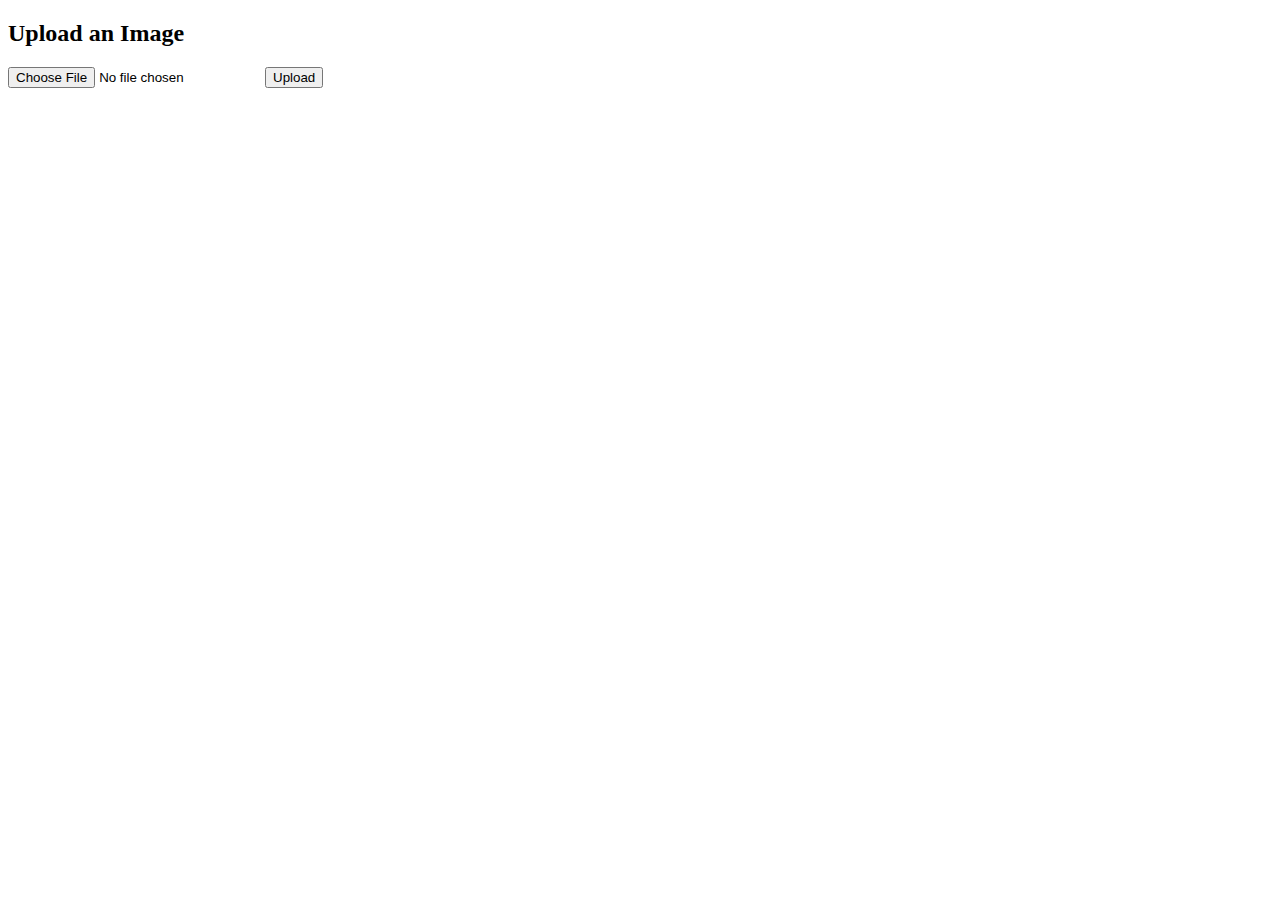
==== templates/index.html @ 6fceb4d2 "flask update" ====
<!DOCTYPE html>
<html>
<head>
    <title>Upload Image</title>
</head>
<body>
    <h2>Upload an Image</h2>
    <form action="/upload" method="post" enctype="multipart/form-data">
        <input type="file" name="file">
        <input type="submit" value="Upload">
    </form>
</body>
</html>
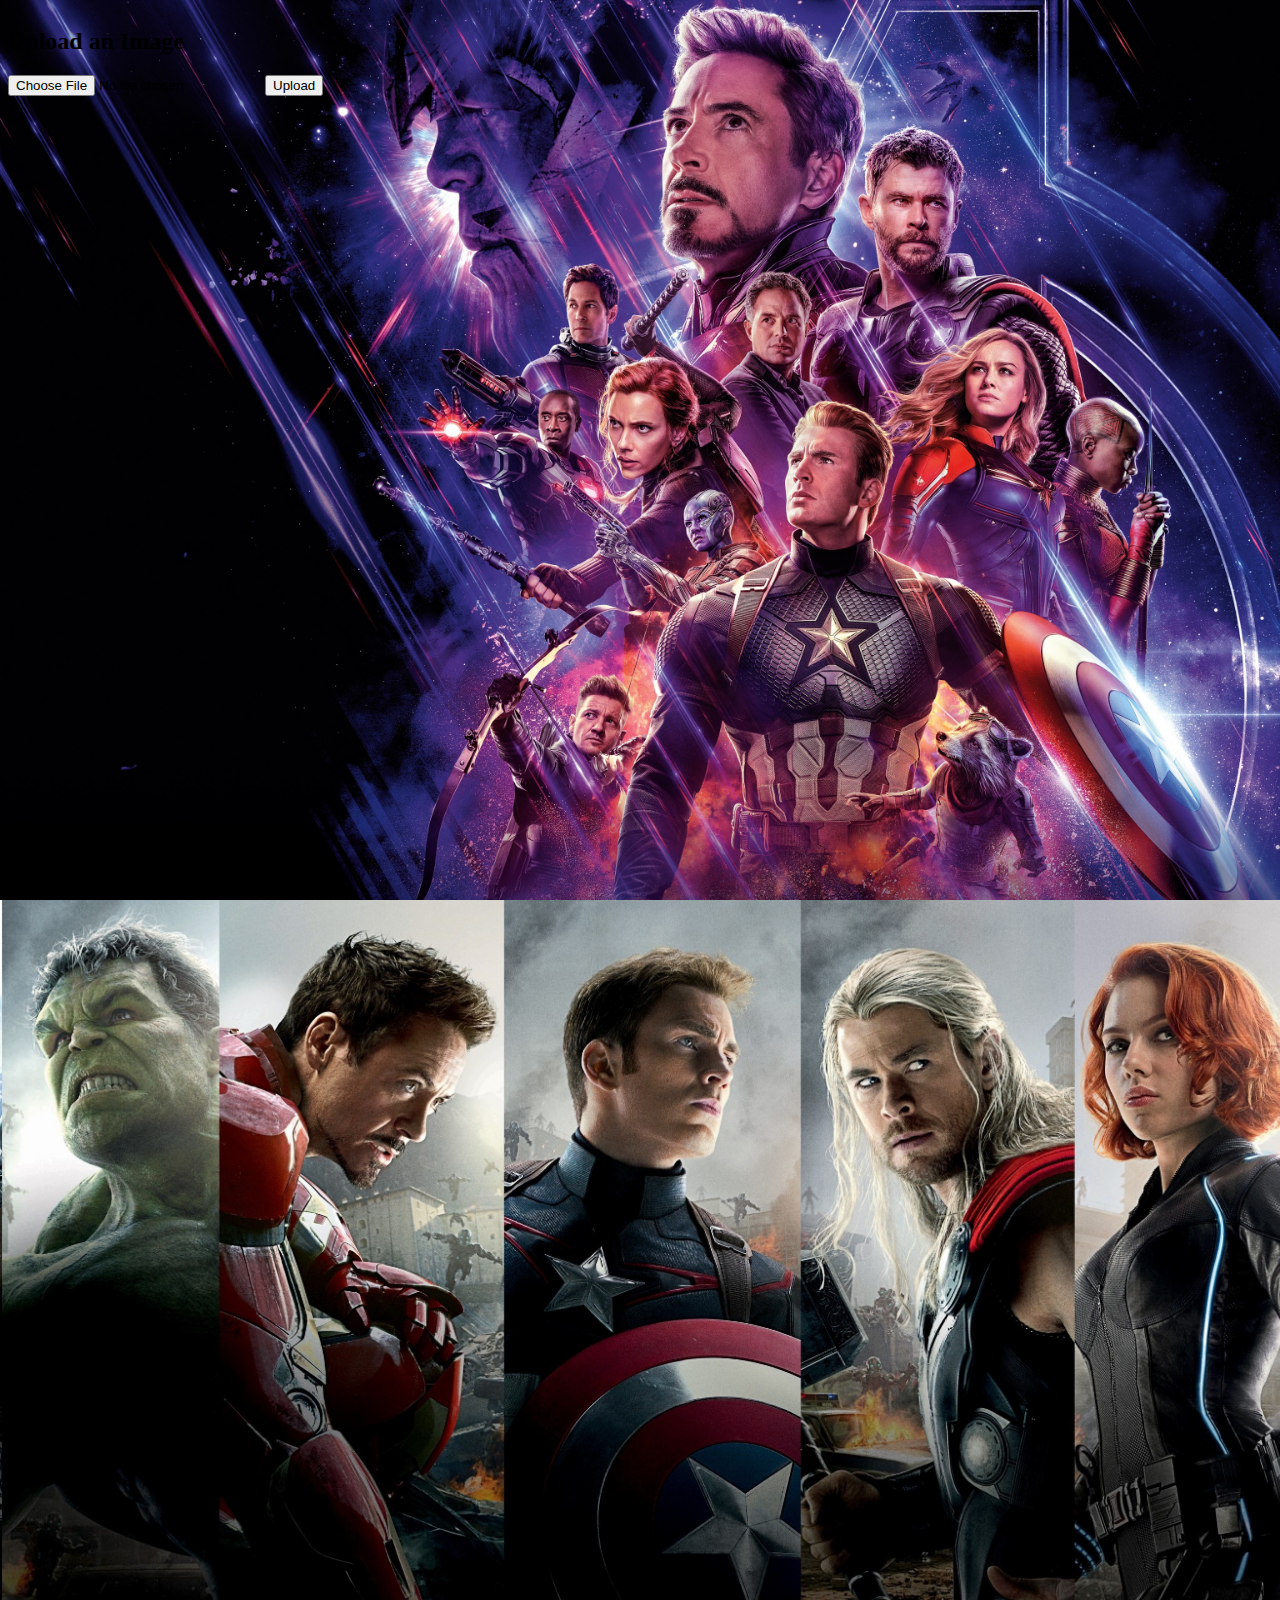
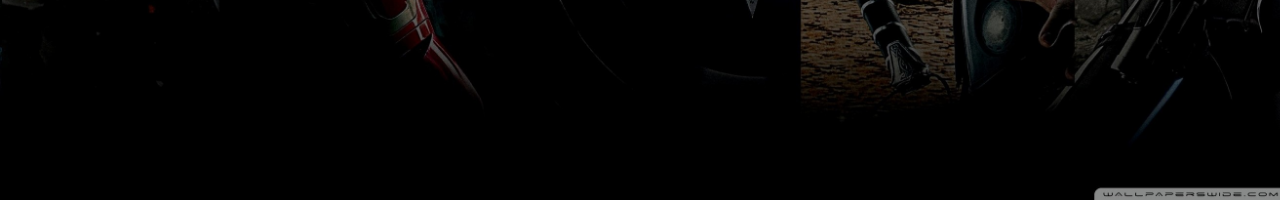
==== commit 6ed22fbd: "output UI" ====
--- a/templates/index.html
+++ b/templates/index.html
@@ -1,13 +1,25 @@
 <!DOCTYPE html>
-<html>
+<html lang="en">
 <head>
-    <title>Upload Image</title>
+    <meta charset="UTF-8">
+    <meta name="viewport" content="width=device-width, initial-scale=1.0">
+    <title>Avengers</title>
+    <link rel="stylesheet" href="../static/css/styles.css">
 </head>
 <body>
+    <div class="container">
+        <div class="background-image image1"></div>
+        <div class="background-image image2"></div>
+    </div>
+
+    <div class="content">
     <h2>Upload an Image</h2>
+    
     <form action="/upload" method="post" enctype="multipart/form-data">
         <input type="file" name="file">
         <input type="submit" value="Upload">
     </form>
+</div>
+
 </body>
-</html>
+</html>--- a/static/css/styles.css
+++ b/static/css/styles.css
@@ -0,0 +1,29 @@
+.container {
+  width: 100%;
+  height: 200%;
+  overflow-y: scroll;
+}
+
+.background-image {
+  position: absolute;
+  top: 0;
+  left: 0;
+  width: 100%;
+  height: 100%; /* Half the container height to fit two images */
+  background-size: cover;
+}
+
+.image1 {
+  background-image: url('../images/bg1.jpg'); /* Replace 'image1.jpg' with your image path */
+  
+}
+
+.image2 {
+  background-image: url('../images/bg2.jpg'); /* Replace 'image2.jpg' with your image path */
+  top: 100%; /* Position the second image below the first one */
+}
+
+.content {
+  position: absolute; /* Added */
+  z-index: 1; /* Ensure content appears above background images */
+}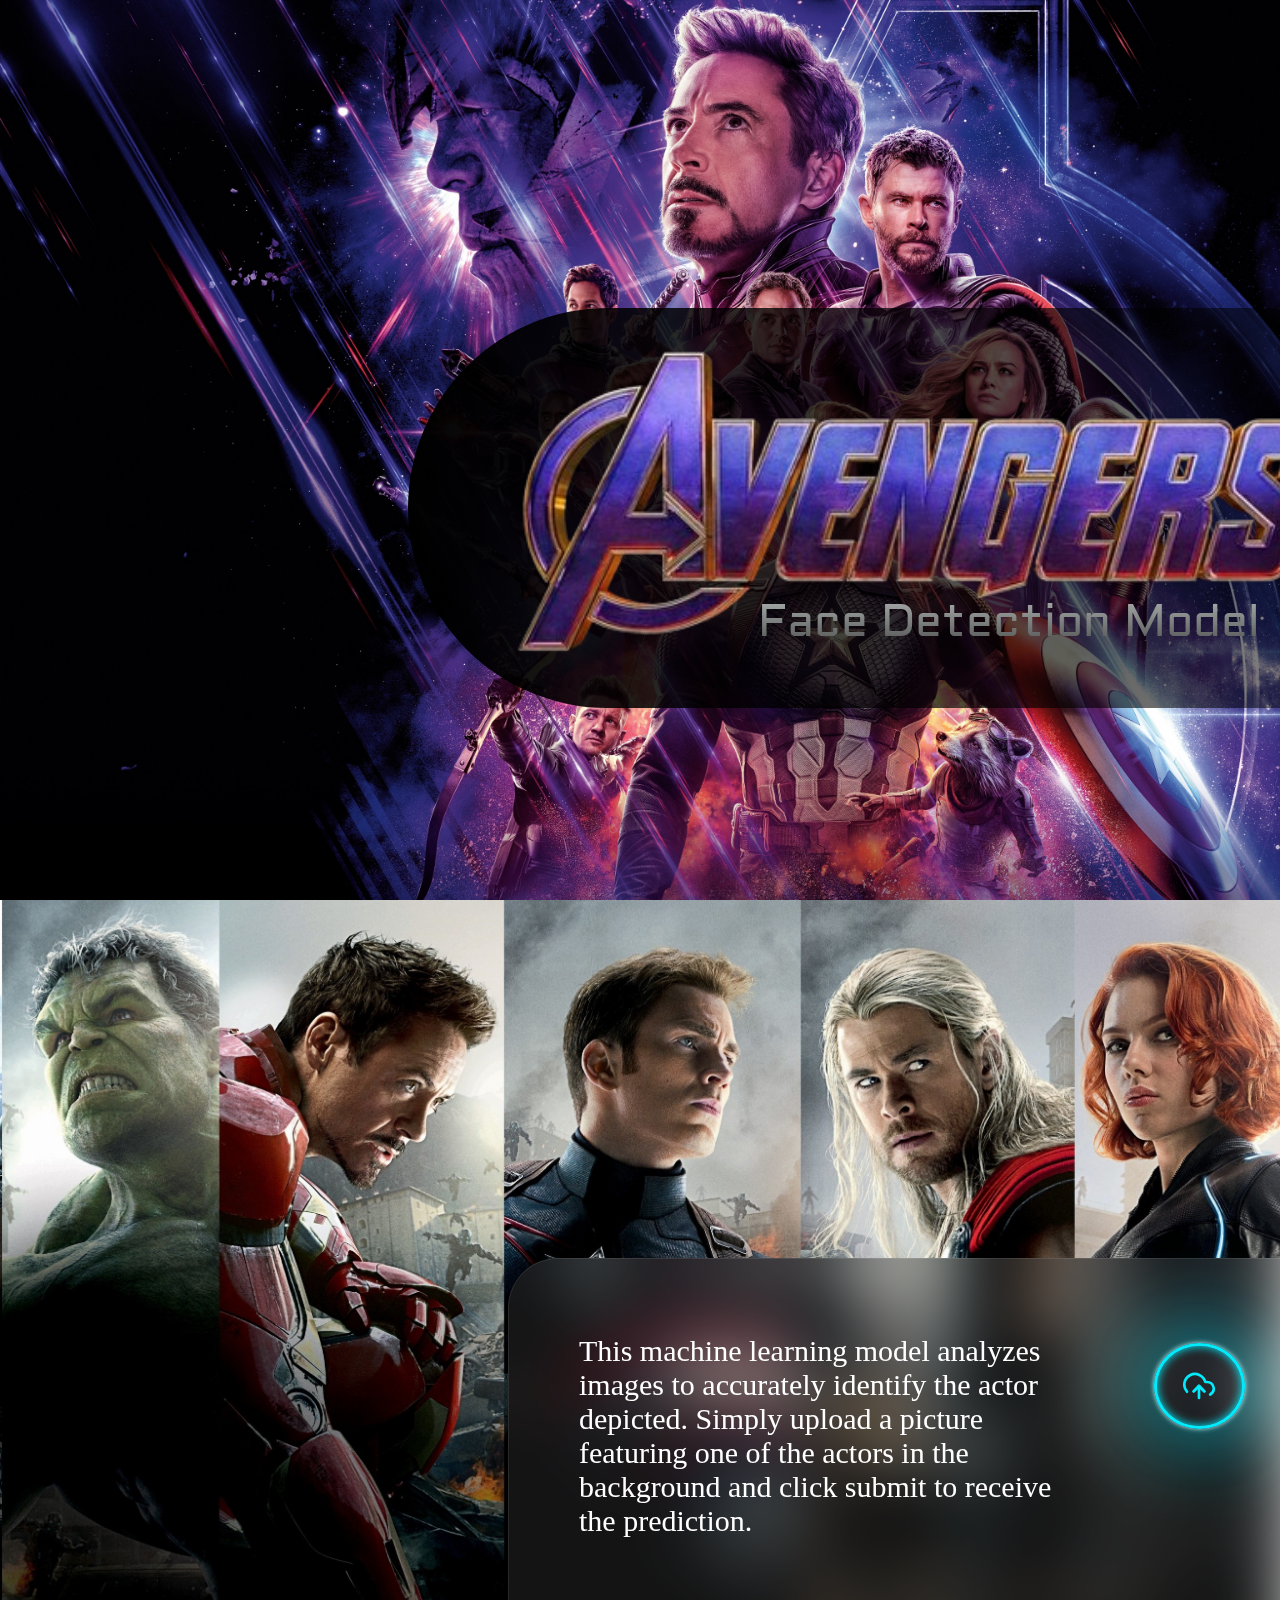
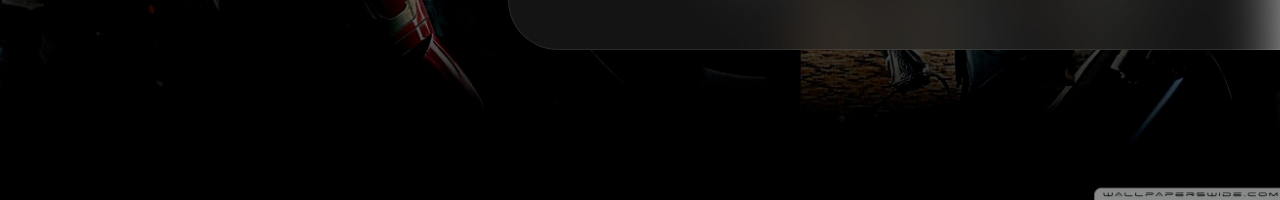
==== commit 12dd015e: "index UI" ====
--- a/templates/index.html
+++ b/templates/index.html
@@ -13,13 +13,27 @@
     </div>
 
     <div class="content">
-    <h2>Upload an Image</h2>
+        <div class="rectangle"></div>
+        <img class="avg_images" src="../static/images/avengers.png">
+        <p class="subtitle" >Face Detection Model</p>
     
-    <form action="/upload" method="post" enctype="multipart/form-data">
-        <input type="file" name="file">
-        <input type="submit" value="Upload">
-    </form>
-</div>
+        <div class="cardContainer">
+            <div class="card">
+                <p class="discription">This machine learning model analyzes images to accurately identify the actor depicted. Simply upload a picture featuring one of the actors in the background and click submit to receive the prediction.</p>
+                
+                <div class="input-div">
+                    <input class="input" name="file" type="file">
+                  <svg xmlns="http://www.w3.org/2000/svg" width="1em" height="1em" stroke-linejoin="round" stroke-linecap="round" viewBox="0 0 24 24" stroke-width="2" fill="none" stroke="currentColor" class="icon"><polyline points="16 16 12 12 8 16"></polyline><line y2="21" x2="12" y1="12" x1="12"></line><path d="M20.39 18.39A5 5 0 0 0 18 9h-1.26A8 8 0 1 0 3 16.3"></path><polyline points="16 16 12 12 8 16"></polyline></svg>
+                </div>
+                
+                <!-- <form action="/upload" method="post" enctype="multipart/form-data">
+                    <input type="file" name="file">
+                    <input type="submit" value="Upload">
+                </form> -->
+        
+            </div>
+        </div>
+    </div>
 
 </body>
 </html>--- a/static/css/styles.css
+++ b/static/css/styles.css
@@ -1,3 +1,9 @@
+@font-face {
+  font-family: 'Font1';
+  src: url('../fonts/Aldrich/Aldrich-Regular.ttf') format('truetype');
+  /* Define other font properties */
+}
+
 .container {
   width: 100%;
   height: 200%;
@@ -26,4 +32,171 @@
 .content {
   position: absolute; /* Added */
   z-index: 1; /* Ensure content appears above background images */
+}
+
+.rectangle{
+  position: absolute;
+  top:300px;
+  left:400px;
+  width: 1200px; 
+  height: 400px; 
+  border-radius: 250px 0 0 250px;
+  background: linear-gradient(90.05deg, #000000 -1%, rgba(0, 0, 0, 0.32) 99.2%); /* Adjust color as needed */
+}
+
+.avg_images{
+  position: absolute;
+  height: 800px;
+  top:100px;
+  left:480px;
+}
+
+/* .subtitle{
+  position: absolute;
+  top:530px;
+  left:750px;
+  width:700px;
+  font-family: Font1;
+  font-size: 50px;
+  color: linear-gradient(0deg, #323433 -20.2%, #B2B7B5 100%);
+} */
+
+.subtitle {
+  position: absolute;
+  top: 540px;
+  left: 750px;
+  width: 700px;
+  font-family: Font1;
+  font-size: 45px;
+  /* Apply gradient as background */
+  background: linear-gradient(0deg, #323433 -20.2%, #B2B7B5 100%);
+  /* Set background-clip to text so gradient is applied only to the text */
+  -webkit-background-clip: text;
+  background-clip: text;
+  /* Set text fill color to transparent so the gradient shows through */
+  color: transparent;
+}
+
+.cardContainer {
+  width: fit-content;
+  position: relative;
+  display: flex;
+  align-items: center;
+  justify-content: center;
+}
+
+.card {
+  position: absolute;
+  top: 1250px;
+  left: 500px;
+  width: 800px;
+  height: 350px;
+  display: flex;
+  flex-direction: column;
+  align-items: center;
+  justify-content: space-between;
+  padding: 20px 10px;
+  border-radius: 50px;
+  backdrop-filter: blur(30px);
+  background-color: rgba(65, 65, 65, 0.308);
+  border: 1px solid rgba(255, 255, 255, 0.089);
+  cursor: pointer;
+}
+
+.discription{
+  position: relative;
+  top:25px;
+  right:90px;
+  width:500px;
+  color: white;
+  font-size: 30px;
+}
+
+.input-div {
+  position: relative;
+  width: 85px;
+  height: 105px;
+  bottom:200px;
+  left:35%;
+  border-radius: 50%;
+  border: solid rgb(1, 235, 252);
+  display: flex;
+  justify-content: center;
+  align-items: center;
+  /* overflow: hidden; */
+  box-shadow: 0px 0px 100px rgb(1, 235, 252) , inset 0px 0px 10px rgb(1, 235, 252),0px 0px 5px rgb(255, 255, 255);
+  animation: flicker 2s linear infinite;
+}
+
+.icon {
+  color: rgb(1, 235, 252);
+  font-size: 2rem;
+  cursor: pointer;
+  animation: iconflicker 2s linear infinite;
+}
+
+.input {
+  position: absolute;
+  opacity: 0;
+  width: 100%;
+  height: 100%;
+  cursor: pointer !important;
+}
+
+@keyframes flicker {
+  0% {
+    border: 2px solid rgb(1, 235, 252);
+    box-shadow: 0px 0px 100px rgb(1, 235, 252) , inset 0px 0px 10px rgb(1, 235, 252),0px 0px 5px rgb(255, 255, 255);
+  }
+
+  5% {
+    border: none;
+    box-shadow: none;
+  }
+
+  10% {
+    border: 2px solid rgb(1, 235, 252);
+    box-shadow: 0px 0px 100px rgb(1, 235, 252) , inset 0px 0px 10px rgb(1, 235, 252),0px 0px 5px rgb(255, 255, 255);
+  }
+
+  25% {
+    border: none;
+    box-shadow: none;
+  }
+
+  30% {
+    border: 2px solid rgb(1, 235, 252);
+    box-shadow: 0px 0px 100px rgb(1, 235, 252) , inset 0px 0px 10px rgb(1, 235, 252),0px 0px 5px rgb(255, 255, 255);
+  }
+
+  100% {
+    border: 2px solid rgb(1, 235, 252);
+    box-shadow: 0px 0px 100px rgb(1, 235, 252) , inset 0px 0px 10px rgb(1, 235, 252),0px 0px 5px rgb(255, 255, 255);
+  }
+}
+
+@keyframes iconflicker {
+  0% {
+    opacity: 1;
+  }
+
+  5% {
+    opacity: 0.2;
+  }
+
+  10% {
+    opacity: 1;
+  }
+
+  25% {
+    opacity: 0.2;
+  }
+
+  30% {
+    opacity: 1;
+  }
+
+  100% {
+    opacity: 1;
+  }
 }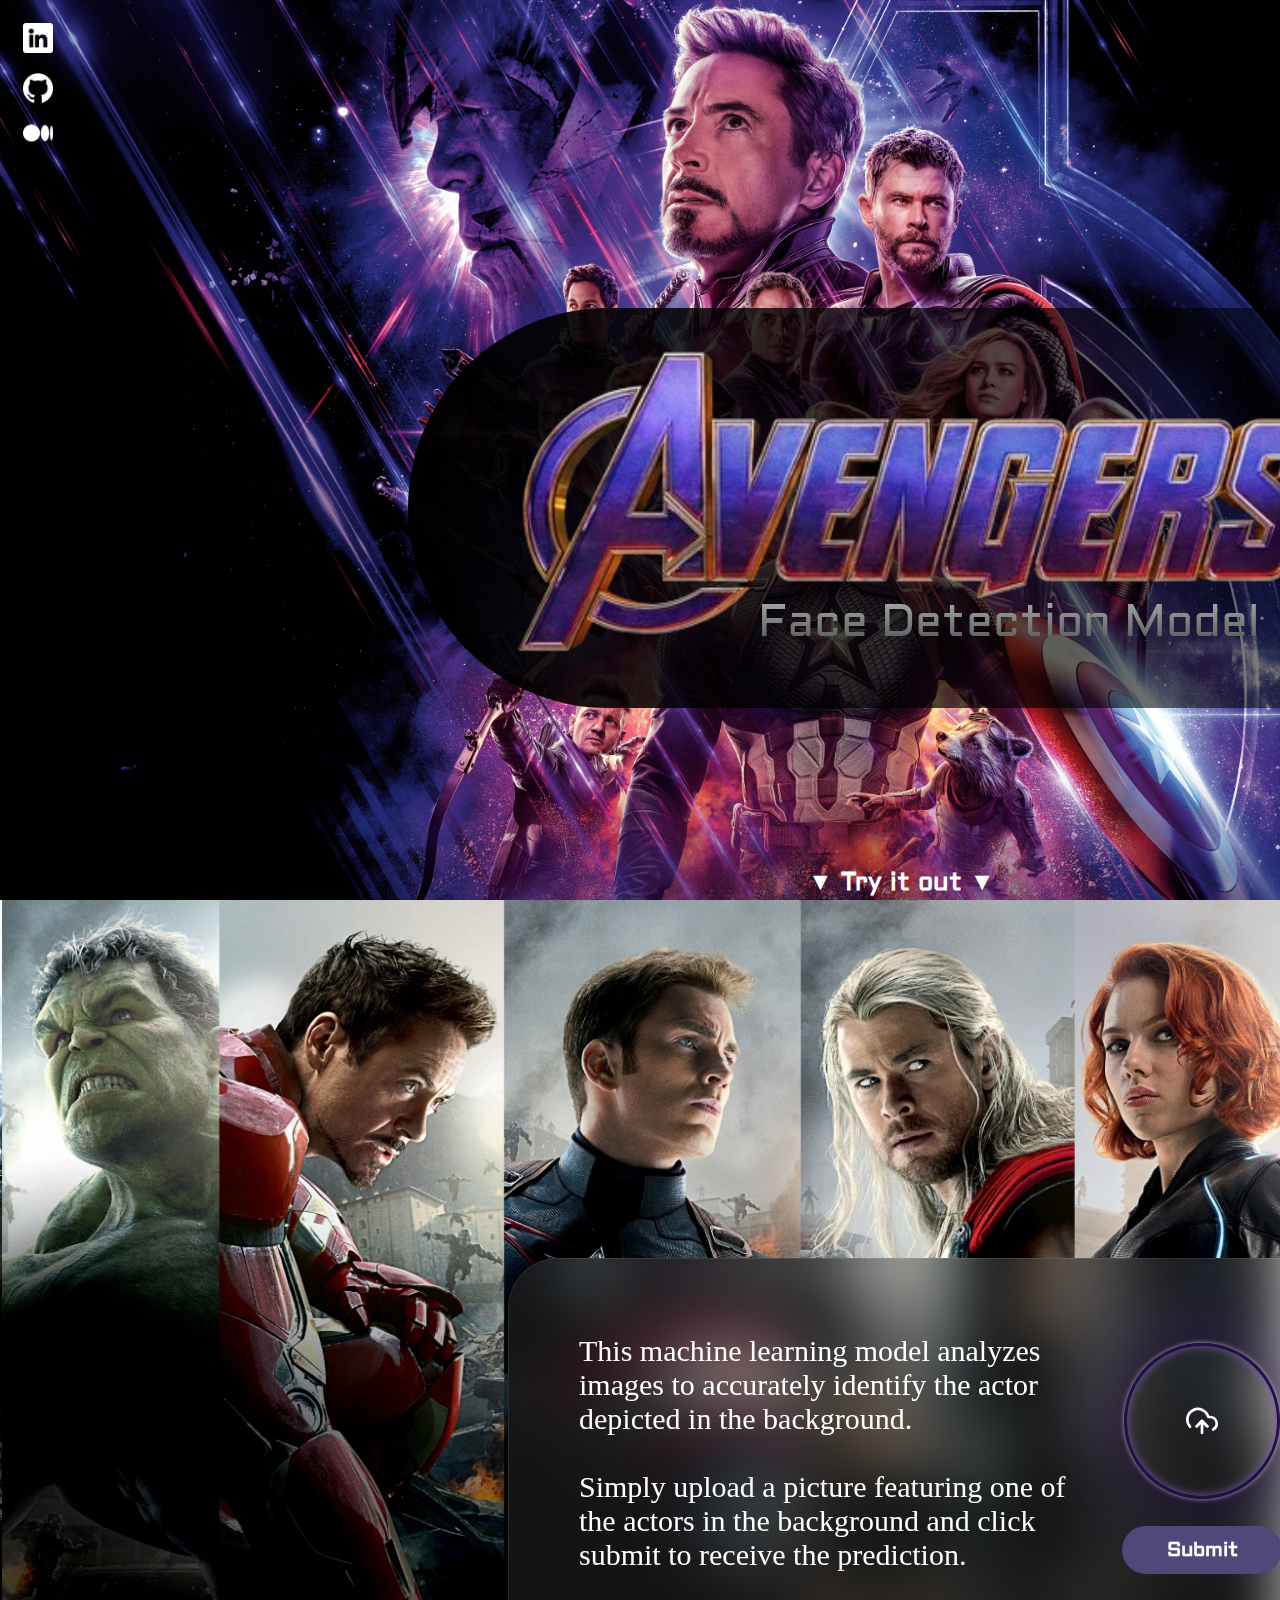
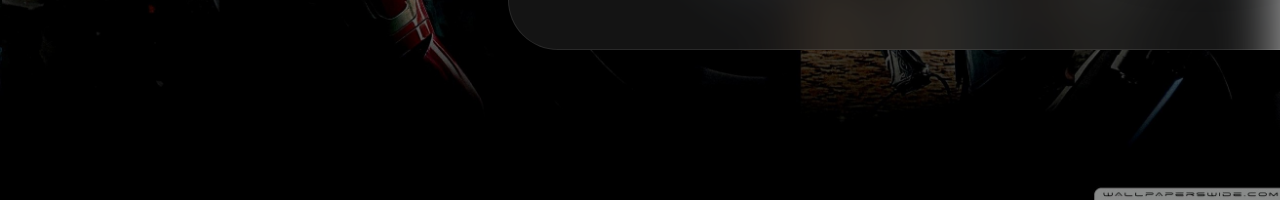
==== commit e96982ff: "UI completed" ====
--- a/templates/index.html
+++ b/templates/index.html
@@ -7,33 +7,60 @@
     <link rel="stylesheet" href="../static/css/styles.css">
 </head>
 <body>
+    
     <div class="container">
         <div class="background-image image1"></div>
         <div class="background-image image2"></div>
     </div>
 
+
     <div class="content">
+        <img src="../static/images/marvel.png" class="marvel">
+        
+        <a href="https://www.linkedin.com/in/ananthu-g/">
+            <img src="../static/images/linkedin.png" class = "linkedin">
+        </a>
+
+        <a href="https://github.com/Ananthu2oo3">
+            <img src="../static/images/github.png" class = "github">
+        </a>
+
+        <a href="https://www.medium.com/@ananthug.2003">
+            <img src="../static/images/medium.png" class = "medium">
+        </a>
+
         <div class="rectangle"></div>
         <img class="avg_images" src="../static/images/avengers.png">
         <p class="subtitle" >Face Detection Model</p>
-    
-        <div class="cardContainer">
+
+        <p class="try"> &#9660; Try it out &#9660;</p>        
+        
+        <div id="cardContainer" class="cardContainer">
             <div class="card">
-                <p class="discription">This machine learning model analyzes images to accurately identify the actor depicted. Simply upload a picture featuring one of the actors in the background and click submit to receive the prediction.</p>
-                
-                <div class="input-div">
+                <p class="discription">This machine learning model analyzes images to accurately identify the actor depicted in the background. 
+                    <br><br>Simply upload a picture featuring one of the actors in the background and click submit to receive the prediction.</p>
+
+                <form action="/upload" method="post" enctype="multipart/form-data" class="input-div">                
+                    
+                    <svg xmlns="http://www.w3.org/2000/svg" width="1em" height="1em" stroke-linejoin="round" stroke-linecap="round" viewBox="0 0 24 24" stroke-width="2" fill="none" stroke="currentColor" class="icon">
+                        <polyline points="16 16 12 12 8 16"></polyline>
+                        <line y2="21" x2="12" y1="12" x1="12"></line>
+                        <path d="M20.39 18.39A5 5 0 0 0 18 9h-1.26A8 8 0 1 0 3 16.3"></path>
+                        <polyline points="16 16 12 12 8 16"></polyline>
+                    </svg>
+
                     <input class="input" name="file" type="file">
-                  <svg xmlns="http://www.w3.org/2000/svg" width="1em" height="1em" stroke-linejoin="round" stroke-linecap="round" viewBox="0 0 24 24" stroke-width="2" fill="none" stroke="currentColor" class="icon"><polyline points="16 16 12 12 8 16"></polyline><line y2="21" x2="12" y1="12" x1="12"></line><path d="M20.39 18.39A5 5 0 0 0 18 9h-1.26A8 8 0 1 0 3 16.3"></path><polyline points="16 16 12 12 8 16"></polyline></svg>
-                </div>
-                
-                <!-- <form action="/upload" method="post" enctype="multipart/form-data">
-                    <input type="file" name="file">
-                    <input type="submit" value="Upload">
-                </form> -->
+                    
+                    <button type="submit" class="button">
+                        <span class="button-content">Submit </span>
+                    </button>
+
+                </form>
         
             </div>
         </div>
     </div>
 
+    <script src="../static/js/script.js"></script>
 </body>
 </html>--- a/static/css/styles.css
+++ b/static/css/styles.css
@@ -1,6 +1,6 @@
 @font-face {
   font-family: 'Font1';
-  src: url('../fonts/Aldrich/Aldrich-Regular.ttf') format('truetype');
+  src: url('../fonts/Aldrich-Regular.ttf') format('truetype');
   /* Define other font properties */
 }
 
@@ -33,6 +33,35 @@
   position: absolute; /* Added */
   z-index: 1; /* Ensure content appears above background images */
 }
+
+.marvel{
+  position: absolute;
+  height:80px;
+  top:25px;
+  left: 1600px;
+}
+
+.linkedin{
+  position: absolute;
+  top: 15px;
+  left : 15px;
+  height:30px;
+}
+
+.github{
+  position: absolute;
+  top: 65px;
+  left : 15px;
+  height:30px;
+}
+
+.medium{
+  position: absolute;
+  top: 110px;
+  left : 15px;
+  height:30px;
+}
+
 
 .rectangle{
   position: absolute;
@@ -75,6 +104,20 @@
   background-clip: text;
   /* Set text fill color to transparent so the gradient shows through */
   color: transparent;
+}
+
+.try{
+  position: absolute;
+  top: 850px;
+  left: 900px;
+  width:200px;
+  z-index: 2;
+  -webkit-transform: translate(-50%, -50%);
+  transform: translate(-50%, -50%);
+  color: #ffffff;
+  font-family: 'Font1';
+  font-size: 25px;
+  font-weight: bold;
 }
 
 .cardContainer {
@@ -113,23 +156,23 @@
 }
 
 .input-div {
-  position: relative;
-  width: 85px;
-  height: 105px;
-  bottom:200px;
-  left:35%;
+  position: absolute;
+  width: 150px; /* Equal width and height */
+  height: 150px; /* Equal width and height */
+  bottom: 150px;
+  left: 75%;
   border-radius: 50%;
-  border: solid rgb(1, 235, 252);
+  border: solid rgb(35,16,72);
   display: flex;
   justify-content: center;
   align-items: center;
-  /* overflow: hidden; */
-  box-shadow: 0px 0px 100px rgb(1, 235, 252) , inset 0px 0px 10px rgb(1, 235, 252),0px 0px 5px rgb(255, 255, 255);
+  box-shadow: 0px 0px 100px rgb(35,16,72), inset 0px 0px 10px rgb(115, 91, 164), 0px 0px 5px rgb(255, 255, 255);
   animation: flicker 2s linear infinite;
 }
 
 .icon {
-  color: rgb(1, 235, 252);
+  position: absolute;
+  color: rgb(255,255,255);
   font-size: 2rem;
   cursor: pointer;
   animation: iconflicker 2s linear infinite;
@@ -145,8 +188,8 @@
 
 @keyframes flicker {
   0% {
-    border: 2px solid rgb(1, 235, 252);
-    box-shadow: 0px 0px 100px rgb(1, 235, 252) , inset 0px 0px 10px rgb(1, 235, 252),0px 0px 5px rgb(255, 255, 255);
+    border: 2px solid rgb(115, 91, 164);
+    box-shadow: 0px 0px 100px rgb(115, 91, 164), inset 0px 0px 10px rgb(115, 91, 164), 0px 0px 5px rgb(255, 255, 255);
   }
 
   5% {
@@ -155,8 +198,8 @@
   }
 
   10% {
-    border: 2px solid rgb(1, 235, 252);
-    box-shadow: 0px 0px 100px rgb(1, 235, 252) , inset 0px 0px 10px rgb(1, 235, 252),0px 0px 5px rgb(255, 255, 255);
+    border: 2px solid rgb(115, 91, 164);
+    box-shadow: 0px 0px 100px rgb(115, 91, 164), inset 0px 0px 10px rgb(115, 91, 164), 0px 0px 5px rgb(255, 255, 255);
   }
 
   25% {
@@ -165,13 +208,13 @@
   }
 
   30% {
-    border: 2px solid rgb(1, 235, 252);
-    box-shadow: 0px 0px 100px rgb(1, 235, 252) , inset 0px 0px 10px rgb(1, 235, 252),0px 0px 5px rgb(255, 255, 255);
+    border: 2px solid rgb(115, 91, 164);
+    box-shadow: 0px 0px 100px rgb(115, 91, 164), inset 0px 0px 10px rgb(115, 91, 164), 0px 0px 5px rgb(255, 255, 255);
   }
 
   100% {
-    border: 2px solid rgb(1, 235, 252);
-    box-shadow: 0px 0px 100px rgb(1, 235, 252) , inset 0px 0px 10px rgb(1, 235, 252),0px 0px 5px rgb(255, 255, 255);
+    border: 2px solid rgb(115, 91, 164);
+    box-shadow: 0px 0px 100px rgb(115, 91, 164), inset 0px 0px 10px rgb(115, 91, 164), 0px 0px 5px rgb(255, 255, 255);
   }
 }
 
@@ -199,4 +242,52 @@
   100% {
     opacity: 1;
   }
-}+}
+
+.button {
+  position: absolute;
+  top:180px;
+  overflow: hidden;
+  height: 3rem;
+  width: 10rem;
+  padding: 0 2rem;
+  border-radius: 1.5rem;
+  background: #4f4879;
+  background-size: 400%;
+  color: #fff;
+  border: none;
+  cursor: pointer;
+}
+
+.button:hover::before {
+  transform: scaleX(1);
+}
+
+.button-content {
+  position: relative;
+  font-family: 'Font1';
+  font-weight: 1000;
+  font-size: 20px;;
+  z-index: 1;
+}
+
+.button::before {
+  content: "";
+  position: absolute;
+  top: 0;
+  left: 0;
+  transform: scaleX(0);
+  transform-origin: 0 50%;
+  width: 100%;
+  height: inherit;
+  border-radius: inherit;
+  background: linear-gradient(
+    82.3deg,
+    rgba(150, 93, 233, 1) 10.8%,
+    rgba(99, 88, 238, 1) 94.3%
+  );
+  transition: all 0.475s;
+}
+
+
+
